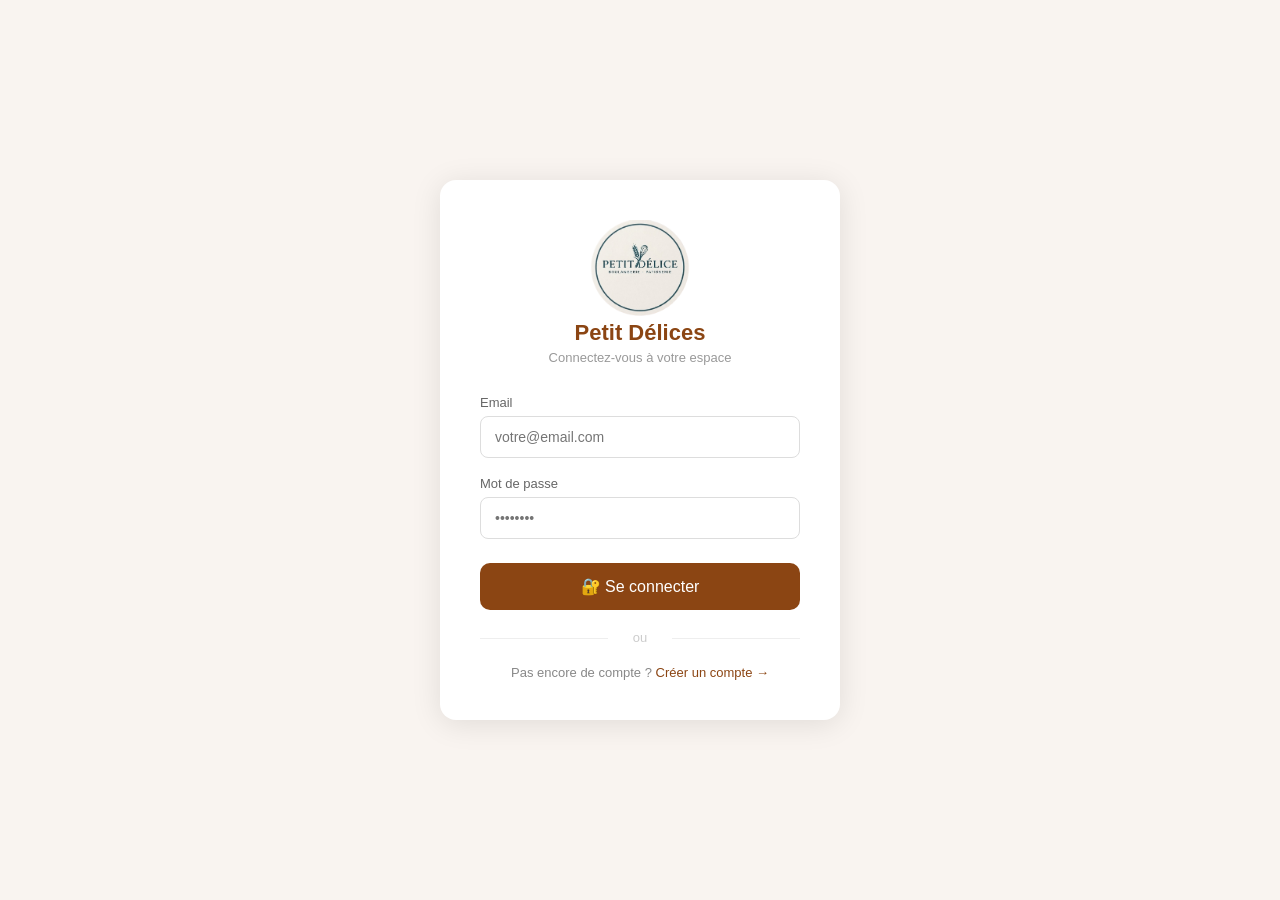
==== caissier.html @ 23322493 "Initial commit" ====
<!DOCTYPE html>
<html lang="fr">
<head>
  <meta charset="UTF-8">
  <meta name="viewport" content="width=device-width, initial-scale=1.0">
  <title>🧾 Espace Caissier — Petit Délices</title>
  <style>
    * { margin: 0; padding: 0; box-sizing: border-box; }
    body { font-family: 'Segoe UI', sans-serif; background: #f9f4f0; }
    header {
      background: #8B4513;
      color: white;
      padding: 16px 30px;
      display: flex;
      justify-content: space-between;
      align-items: center;
      box-shadow: 0 2px 10px rgba(0,0,0,0.1);
    }
    .logo { font-size: 20px; font-weight: bold; }
    .user-info { display: flex; align-items: center; gap: 15px; }
    .user-info span { font-size: 14px; }
    .btn-deco {
      background: rgba(255,255,255,0.2);
      border: none;
      color: white;
      padding: 6px 14px;
      border-radius: 6px;
      cursor: pointer;
      font-size: 13px;
    }
    main { max-width: 1400px; margin: 0 auto; padding: 30px 20px; }
    .stats-bar {
      display: grid;
      grid-template-columns: repeat(4, 1fr);
      gap: 16px;
      margin-bottom: 24px;
    }
    .stat-card {
      background: white;
      border-radius: 12px;
      padding: 20px;
      box-shadow: 0 2px 10px rgba(0,0,0,0.07);
      text-align: center;
    }
    .stat-card .nombre { font-size: 32px; font-weight: bold; color: #8B4513; }
    .stat-card .label { font-size: 13px; color: #888; margin-top: 4px; }
    .search-bar {
      background: white;
      border-radius: 12px;
      padding: 16px;
      margin-bottom: 20px;
      box-shadow: 0 2px 10px rgba(0,0,0,0.07);
      display: flex;
      gap: 12px;
      align-items: center;
    }
    .search-bar input {
      flex: 1;
      padding: 10px 14px;
      border: 1.5px solid #ddd;
      border-radius: 8px;
      font-size: 14px;
    }
    .filtres { display: flex; gap: 8px; flex-wrap: wrap; }
    .btn-filtre {
      background: white;
      border: 1.5px solid #ddd;
      padding: 8px 16px;
      border-radius: 20px;
      cursor: pointer;
      font-size: 13px;
    }
    .btn-filtre.actif-filtre {
      background: #8B4513;
      color: white;
      border-color: #8B4513;
    }
    .grille-commandes {
      display: grid;
      grid-template-columns: repeat(auto-fill, minmax(320px, 1fr));
      gap: 16px;
    }
    .carte-commande {
      background: white;
      border-radius: 12px;
      padding: 20px;
      box-shadow: 0 2px 10px rgba(0,0,0,0.07);
      border-left: 5px solid #ddd;
    }
    .carte-commande.urgence { border-left-color: #dc3545; }
    .carte-commande.prete { border-left-color: #28a745; }
    .commande-header {
      display: flex;
      justify-content: space-between;
      align-items: flex-start;
      margin-bottom: 12px;
    }
    .commande-header h3 { font-size: 16px; color: #333; margin-bottom: 4px; }
    .commande-tel { font-size: 13px; color: #666; }
    .commande-id { font-size: 12px; color: #888; }
    .badge {
      display: inline-block;
      padding: 4px 12px;
      border-radius: 20px;
      font-size: 11px;
      font-weight: 600;
    }
    .badge.orange { background: #fff3cd; color: #856404; }
    .badge.bleu { background: #cce5ff; color: #004085; }
    .badge.vert { background: #d4edda; color: #155724; }
    .badge.gris { background: #e2e3e5; color: #383d41; }
    .commande-produits {
      list-style: none;
      margin: 12px 0;
      padding: 12px;
      background: #fdf6f0;
      border-radius: 8px;
      font-size: 13px;
    }
    .commande-produits li {
      padding: 4px 0;
      display: flex;
      justify-content: space-between;
    }
    .commande-footer {
      display: flex;
      justify-content: space-between;
      align-items: center;
      margin-top: 12px;
      padding-top: 12px;
      border-top: 1px solid #f0e0d0;
    }
    .commande-total { font-size: 18px; font-weight: bold; color: #8B4513; }
    .commande-date { font-size: 12px; color: #888; }
    .commande-notes {
      display: block;
      font-size: 12px;
      color: #856404;
      background: #fff3cd;
      padding: 6px 10px;
      border-radius: 6px;
      margin-top: 8px;
    }
    .commande-actions {
      display: flex;
      gap: 8px;
      margin-top: 12px;
    }
    .btn-action {
      flex: 1;
      padding: 10px;
      border: none;
      border-radius: 8px;
      cursor: pointer;
      font-size: 13px;
      font-weight: 500;
    }
    .btn-remettre { background: #28a745; color: white; }
    .empty-state {
      text-align: center;
      padding: 60px 20px;
      color: #aaa;
    }
  </style>
</head>
<body>

  <header>
    <div class="logo">🥐 Petit Délices</div>
<img src="./images/logo.png" alt="Logo" class="logo-img" style="margin: 0; max-width: 100px;">
    <div class="user-info">
      <span id="caissier-nom">Chargement...</span>
      <button class="btn-deco" onclick="seDeconnecter()">🚪 Déconnexion</button>
    </div>
  </header>

  <main>
    <h1>🧾 Espace Caissier</h1>
    <div class="stats-bar">
      <div class="stat-card">
        <div class="nombre" id="stat-en-attente">0</div>
        <div class="label">⏳ En attente</div>
      </div>
      <div class="stat-card">
        <div class="nombre" id="stat-preparation">0</div>
        <div class="label">👨‍🍳 En préparation</div>
      </div>
      <div class="stat-card">
        <div class="nombre" id="stat-prete">0</div>
        <div class="label">✅ Prêtes à retirer</div>
      </div>
      <div class="stat-card">
        <div class="nombre" id="stat-ca">0</div>
        <div class="label">💰 CA du jour (DH)</div>
      </div>
    </div>

    <div class="search-bar">
      <input type="text" id="search-input" placeholder="🔍 Rechercher..." onkeyup="filtrerCommandes()">
      <div class="filtres">
        <button class="btn-filtre actif-filtre" onclick="filtrerStatut('tous', this)">Toutes</button>
        <button class="btn-filtre" onclick="filtrerStatut('En attente', this)">⏳ En attente</button>
        <button class="btn-filtre" onclick="filtrerStatut('En préparation', this)">👨‍🍳 Préparation</button>
        <button class="btn-filtre" onclick="filtrerStatut('Prêt', this)">✅ Prêtes</button>
      </div>
    </div>

    <div id="liste-commandes" class="grille-commandes"></div>
  </main>
  <script src="https://cdn.socket.io/4.7.5/socket.io.min.js"></script>
<script src="config.js"></script>

  <script>
    // Utiliser les variables globales de config.js
const API = window.API;
const socket = window.socket;
    let userCaissier = JSON.parse(sessionStorage.getItem("user"))
    
    if (!userCaissier || !["caissier", "admin"].includes(userCaissier.role)) {
      window.location.href = "login.html"
    }

    let toutesLesCommandes = []
    let statutFiltre = "tous"


    socket.on("rafraichir_commandes", () => {
      chargerCommandes()
    })

    document.getElementById("caissier-nom").textContent = `👋 ${userCaissier.nom}`
    chargerCommandes()

    async function chargerCommandes() {
      try {
        const res = await fetch(API + "/commandes")
        let data = await res.json()
        
        if (!Array.isArray(data)) return
        
        toutesLesCommandes = data
        afficherCommandes()
        mettreAJourStats()
      } catch (err) {
        console.error("Erreur:", err)
      }
    }

    function afficherCommandes() {
      const liste = document.getElementById("liste-commandes")
      const terme = document.getElementById("search-input").value.toLowerCase()

      let commandesFiltrees = toutesLesCommandes.filter(cmd => {
        const matchStatut = statutFiltre === "tous" || cmd.statut === statutFiltre
        const clientNom = (cmd.client || "").toLowerCase()
        const tel = cmd.telephone || ""
        const matchRecherche = !terme || clientNom.includes(terme) || tel.includes(terme) || String(cmd.id).includes(terme)
        return matchStatut && matchRecherche
      })

      if (commandesFiltrees.length === 0) {
        liste.innerHTML = `<div class="empty-state" style="grid-column: 1/-1"><h3>Aucune commande</h3></div>`
        return
      }

      liste.innerHTML = commandesFiltrees.map(cmd => {
        const total = cmd.produits ? cmd.produits.reduce((s, p) => s + Number(p.prix) * Number(p.quantite), 0) : 0

        const couleurs = {
          "En attente": "orange",
          "En préparation": "bleu",
          "Prêt": "vert",
          "Livrée": "gris",
          "Livré": "gris",
          "Annulée": "rouge"
        }
        
        let statutAffiche = cmd.statut
        if (statutAffiche.toLowerCase().startsWith("livr")) statutAffiche = "Livrée"
        
        const couleur = couleurs[statutAffiche] || "orange"
        const produitsList = cmd.produits ? cmd.produits.map(p => `<li><span>${p.nom} × ${p.quantite}</span><strong>${Number(p.prix) * Number(p.quantite)} DH</strong></li>`).join("") : "<li>Aucun produit</li>"

        let classeCarte = ""
        if (cmd.statut === "En attente") classeCarte = "urgence"
        else if (cmd.statut === "Prêt") classeCarte = "prete"

        let labelOrigine = cmd.origine === "admin"
          ? `<span class="badge bleu" style="font-size:11px; margin-bottom:8px; display:inline-block;">👨‍🍳 Créée pour le Chef</span>`
          : `<span class="badge orange" style="font-size:11px; margin-bottom:8px; display:inline-block;">🧾 Créée pour le Caissier</span>`

        // ✅ DEBUG : Affichage FORCÉ des champs pour vérification
        let infoTraçabilité = `
          <div style="font-size:12px; color:#17a2b8; margin-top:8px; border:1px dashed #17a2b8; padding:5px; border-radius:4px;">
            👨‍🍳 Chef : <strong>${cmd.pris_par_chef || '⚠️ Non enregistré (vide)'}</strong>
          </div>
          <div style="font-size:12px; color:#28a745; margin-top:4px; border:1px dashed #28a745; padding:5px; border-radius:4px;">
            ✅ Livreur/Caissier : <strong>${cmd.livre_par || '⚠️ Non enregistré (vide)'}</strong>
          </div>
        `;

        let boutons = ""
        const estLivree = (cmd.statut || "").toLowerCase().startsWith("livr")

        if (cmd.origine === "client") {
          if (cmd.statut === "En attente") {
            boutons = `<button class="btn-action" style="background:#28a745; color:white;" onclick="changerStatutCaissier(${cmd.id}, 'En préparation')">✅ Valider et envoyer en cuisine</button>`
          } else if (cmd.statut === "En préparation") {
            boutons = `<button class="btn-action" style="background:#17a2b8; color:white;" onclick="changerStatutCaissier(${cmd.id}, 'Prêt')">➡️ Marquer comme Prêt</button>`
          } else if (cmd.statut === "Prêt") {
            if (cmd.livraison === "domicile") {
              boutons = `<span style="color:#17a2b8; font-size:13px; text-align:center; flex:1;">🚚 En attente du livreur</span>`
            } else {
              boutons = `<button class="btn-action btn-remettre" onclick="marquerRemise(${cmd.id})">🔑 Remise au client (Code)</button>`
            }
          } else if (estLivree) {
            boutons = `<span style="color:#28a745; font-size:13px; text-align:center; flex:1;">✅ Commande finalisée</span>`
          } else if (cmd.statut === "Annulée") {
            boutons = `<span style="color:#dc3545; font-size:13px; text-align:center; flex:1;">❌ Annulée</span>`
          }
        } else if (cmd.origine === "admin") {
          if (cmd.statut === "En préparation") {
            boutons = `<span style="color:#17a2b8; font-size:13px; text-align:center; flex:1;">👨‍🍳 En préparation par le chef...</span>`
          } else if (cmd.statut === "Prêt") {
            if (cmd.livraison === "domicile") {
              boutons = `<span style="color:#17a2b8; font-size:13px; text-align:center; flex:1;">🚚 En attente du livreur</span>`
            } else {
              boutons = `<button class="btn-action btn-remettre" onclick="marquerRemise(${cmd.id})">🔑 Remise au client (Code)</button>`
            }
          } else if (estLivree) {
            boutons = `<span style="color:#28a745; font-size:13px; text-align:center; flex:1;">✅ Commande finalisée</span>`
          } else if (cmd.statut === "Annulée") {
            boutons = `<span style="color:#dc3545; font-size:13px; text-align:center; flex:1;">❌ Annulée</span>`
          }
        }

        let dateAffichee = cmd.date ? new Date(cmd.date).toLocaleDateString('fr-FR') : new Date(cmd.created_at).toLocaleDateString('fr-FR')

        return `
          <div class="carte-commande ${classeCarte}">
            <div class="commande-header">
              <div>
                <div class="commande-id">#${cmd.id}</div>
                ${labelOrigine}
                <h3>👤 ${cmd.client}</h3>
                <div class="commande-tel">📞 ${cmd.telephone || "Non renseigné"}</div>
              </div>
              <span class="badge ${couleur}">${statutAffiche}</span>
            </div>
            <ul class="commande-produits">${produitsList}</ul>
            ${cmd.notes ? `<span class="commande-notes">📝 ${cmd.notes}</span>` : ""}
            
            ${infoTraçabilité}
            
            <div class="commande-footer">
              <span class="commande-date">📅 ${dateAffichee}</span>
              <span class="commande-total">${total} DH</span>
            </div>
            <div class="commande-actions">${boutons}</div>
          </div>
        `
      }).join("")
    }

    function mettreAJourStats() {
      const enAttente = toutesLesCommandes.filter(c => c.statut === "En attente").length
      const enPrep = toutesLesCommandes.filter(c => c.statut === "En préparation").length
      const pretes = toutesLesCommandes.filter(c => c.statut === "Prêt").length
      
      const aujourdhui = new Date().toISOString().split('T')[0]
      const caJour = toutesLesCommandes
        .filter(c => new Date(c.created_at).toISOString().split('T')[0] === aujourdhui && c.statut !== "Annulée")
        .reduce((sum, c) => {
          const total = c.produits ? c.produits.reduce((s, p) => s + Number(p.prix) * Number(p.quantite), 0) : 0
          return sum + total
        }, 0)

      document.getElementById("stat-en-attente").textContent = enAttente
      document.getElementById("stat-preparation").textContent = enPrep
      document.getElementById("stat-prete").textContent = pretes
      document.getElementById("stat-ca").textContent = caJour.toFixed(0)
    }

    function filtrerStatut(statut, btn) {
      statutFiltre = statut
      document.querySelectorAll(".btn-filtre").forEach(b => b.classList.remove("actif-filtre"))
      btn.classList.add("actif-filtre")
      afficherCommandes()
    }

    function filtrerCommandes() {
      afficherCommandes()
    }

    async function changerStatutCaissier(id, nouveauStatut) {
      if (!confirm(`Passer au statut "${nouveauStatut}" ?`)) return
      
      let nomCaissier = userCaissier ? userCaissier.nom : "Inconnu"
      
      try {
        let response = await fetch(API + "/commandes/" + id + "/statut", {
          method: "PUT",
          headers: { "Content-Type": "application/json" },
          body: JSON.stringify({ statut: nouveauStatut, utilisateur_nom: nomCaissier })
        })
        
        let result = await response.json()
        if (!response.ok) {
          alert("❌ " + result.erreur)
        } else {
          alert("✅ Statut mis à jour !")
          socket.emit("changement_statut")
          chargerCommandes()
        }
      } catch (err) {
        alert("Erreur : " + err.message)
      }
    }

    async function marquerRemise(id) {
      let codeSaisi = prompt("🔒 Entrez le code de confirmation à 6 chiffres :");
      
      if (codeSaisi === null) return;
      if (codeSaisi.length !== 6 || isNaN(codeSaisi)) {
        alert("❌ Le code doit contenir exactement 6 chiffres.");
        return;
      }
      
      let nomCaissier = userCaissier ? userCaissier.nom : "Inconnu"
      
      try {
        let response = await fetch(API + "/commandes/" + id + "/statut", {
          method: "PUT",
          headers: { "Content-Type": "application/json" },
          body: JSON.stringify({ 
            statut: "Livrée",
            code_confirmation: codeSaisi,
            utilisateur_nom: nomCaissier
          })
        })
        
        let result = await response.json();
        
        if (!response.ok) {
          alert(result.erreur);
          return;
        }
        
        alert("✅ " + result.message);
        socket.emit("changement_statut")
        chargerCommandes()
      } catch (err) {
        alert("Erreur : " + err.message)
      }
    }

    function seDeconnecter() {
      sessionStorage.removeItem("user")
      window.location.href = "login.html"
    }
  </script>

</body>
</html>
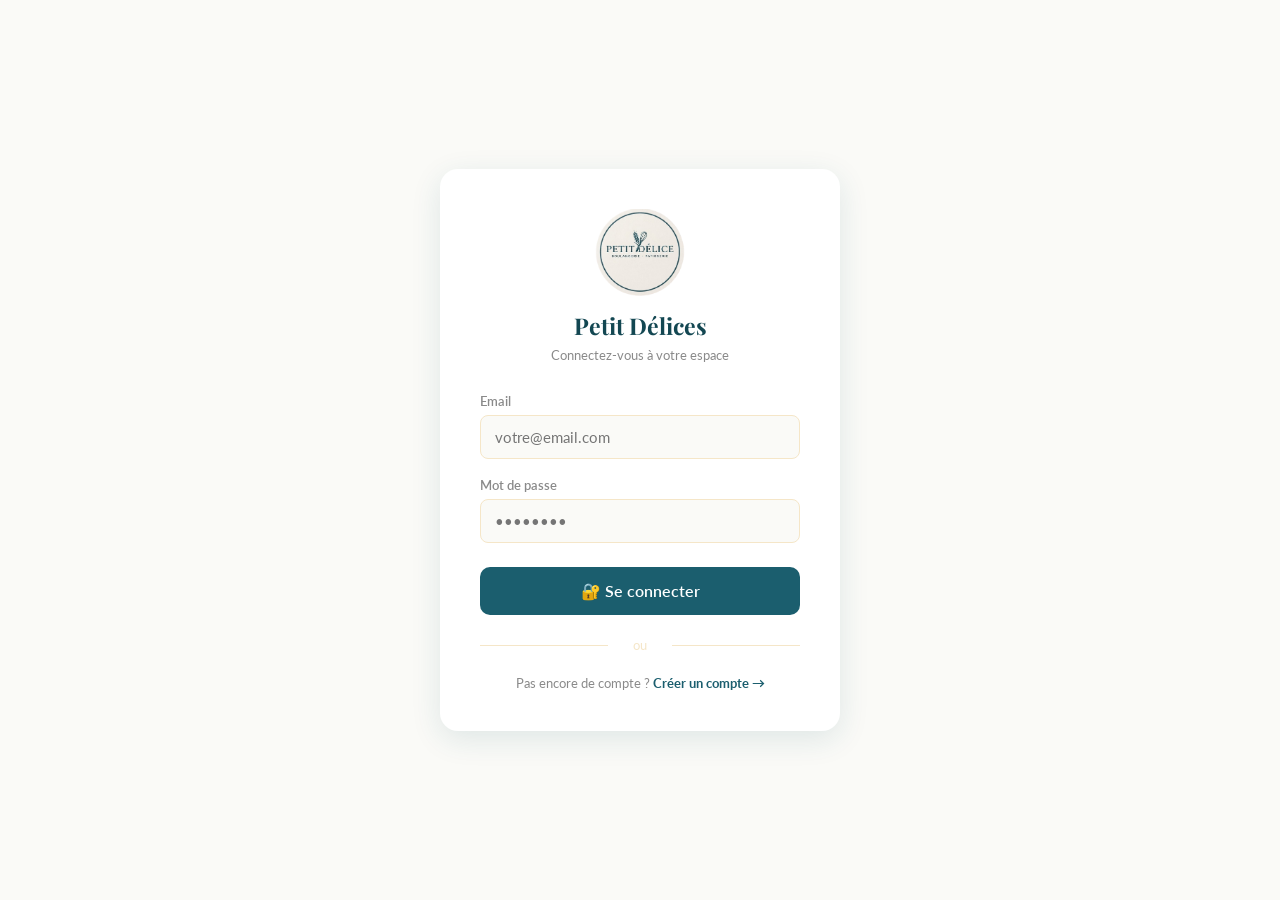
==== commit 15fa3b14: "update design" ====
--- a/caissier.html
+++ b/caissier.html
@@ -4,31 +4,77 @@
   <meta charset="UTF-8">
   <meta name="viewport" content="width=device-width, initial-scale=1.0">
   <title>🧾 Espace Caissier — Petit Délices</title>
+  <link href="https://fonts.googleapis.com/css2?family=Playfair+Display:wght@600;700&family=Lato:wght@400;600;700&display=swap" rel="stylesheet">
   <style>
+    :root {
+      --teal: #1B5E6E;
+      --teal-dark: #134752;
+      --gold: #D4A055;
+      --gold-dark: #B8843E;
+      --cream: #F5E6C8;
+      --bg: #FAFAF7;
+      --text: #2C2C2C;
+      --muted: #8A8A8A;
+      --vert: #4CAF7D;
+      --rouge: #D9534F;
+    }
+
     * { margin: 0; padding: 0; box-sizing: border-box; }
-    body { font-family: 'Segoe UI', sans-serif; background: #f9f4f0; }
+    body { font-family: 'Lato', sans-serif; background: var(--bg); color: var(--text); }
+    h1, h2, h3 { font-family: 'Playfair Display', serif; }
+
+    /* ✅ HEADER */
     header {
-      background: #8B4513;
+      position: sticky;
+      top: 0;
+      z-index: 50;
+      background: linear-gradient(135deg, var(--teal) 0%, var(--teal-dark) 100%);
       color: white;
-      padding: 16px 30px;
       display: flex;
+      align-items: center;
       justify-content: space-between;
-      align-items: center;
-      box-shadow: 0 2px 10px rgba(0,0,0,0.1);
-    }
-    .logo { font-size: 20px; font-weight: bold; }
-    .user-info { display: flex; align-items: center; gap: 15px; }
-    .user-info span { font-size: 14px; }
+      flex-wrap: wrap;
+      gap: 12px;
+      padding: 14px 24px;
+      box-shadow: 0 2px 12px rgba(0,0,0,0.15);
+    }
+
+    .entete-logo { display: flex; align-items: center; gap: 12px; min-width: 0; }
+    .entete-logo img {
+      width: 42px; height: 42px;
+      border-radius: 8px;
+      background: rgba(255,255,255,0.9);
+      padding: 4px;
+      flex-shrink: 0;
+      object-fit: contain;
+    }
+    .entete-texte { display: flex; flex-direction: column; line-height: 1.25; min-width: 0; }
+    .entete-texte .nom-marque { font-family: 'Playfair Display', serif; font-weight: 700; font-size: 18px; white-space: nowrap; }
+    .entete-texte .role-espace { font-size: 11px; color: var(--cream); text-transform: uppercase; letter-spacing: 0.5px; }
+
+    .user-info { display: flex; align-items: center; gap: 14px; flex-wrap: wrap; }
+    .user-info span { font-size: 13px; opacity: 0.92; white-space: nowrap; }
+
     .btn-deco {
-      background: rgba(255,255,255,0.2);
-      border: none;
+      background: rgba(255,255,255,0.15);
+      border: 1px solid rgba(255,255,255,0.3);
       color: white;
-      padding: 6px 14px;
-      border-radius: 6px;
+      padding: 8px 14px;
+      border-radius: 8px;
       cursor: pointer;
       font-size: 13px;
-    }
-    main { max-width: 1400px; margin: 0 auto; padding: 30px 20px; }
+      font-family: 'Lato', sans-serif;
+      font-weight: 600;
+      white-space: nowrap;
+      transition: background 0.2s;
+    }
+    .btn-deco:hover { background: rgba(217,83,79,0.85); }
+
+    /* ✅ CONTENU */
+    main { max-width: 1400px; margin: 0 auto; padding: 28px 20px 60px; }
+    main h1 { color: var(--teal-dark); margin-bottom: 20px; font-size: 26px; }
+
+    /* ✅ STATS */
     .stats-bar {
       display: grid;
       grid-template-columns: repeat(4, 1fr);
@@ -39,42 +85,64 @@
       background: white;
       border-radius: 12px;
       padding: 20px;
-      box-shadow: 0 2px 10px rgba(0,0,0,0.07);
+      box-shadow: 0 2px 10px rgba(27,94,110,0.07);
       text-align: center;
-    }
-    .stat-card .nombre { font-size: 32px; font-weight: bold; color: #8B4513; }
-    .stat-card .label { font-size: 13px; color: #888; margin-top: 4px; }
+      border-top: 4px solid var(--teal);
+    }
+    .stat-card:nth-child(1) { border-top-color: var(--gold); }
+    .stat-card:nth-child(2) { border-top-color: var(--teal); }
+    .stat-card:nth-child(3) { border-top-color: var(--vert); }
+    .stat-card:nth-child(4) { border-top-color: var(--teal-dark); }
+    .stat-card .nombre { font-size: 30px; font-weight: 700; color: var(--teal-dark); }
+    .stat-card .label { font-size: 13px; color: var(--muted); margin-top: 4px; }
+
+    /* ✅ RECHERCHE & FILTRES */
     .search-bar {
       background: white;
       border-radius: 12px;
       padding: 16px;
       margin-bottom: 20px;
-      box-shadow: 0 2px 10px rgba(0,0,0,0.07);
+      box-shadow: 0 2px 10px rgba(27,94,110,0.07);
       display: flex;
       gap: 12px;
       align-items: center;
+      flex-wrap: wrap;
     }
     .search-bar input {
       flex: 1;
+      min-width: 200px;
       padding: 10px 14px;
-      border: 1.5px solid #ddd;
+      border: 1.5px solid var(--cream);
       border-radius: 8px;
       font-size: 14px;
-    }
+      font-family: 'Lato', sans-serif;
+      background: var(--bg);
+      color: var(--text);
+    }
+    .search-bar input:focus { outline: none; border-color: var(--gold); }
+
     .filtres { display: flex; gap: 8px; flex-wrap: wrap; }
     .btn-filtre {
       background: white;
-      border: 1.5px solid #ddd;
+      border: 1.5px solid var(--cream);
+      color: var(--teal-dark);
       padding: 8px 16px;
-      border-radius: 20px;
+      border-radius: 999px;
       cursor: pointer;
       font-size: 13px;
-    }
+      font-weight: 600;
+      font-family: 'Lato', sans-serif;
+      white-space: nowrap;
+      transition: all 0.2s;
+    }
+    .btn-filtre:hover { background: var(--cream); }
     .btn-filtre.actif-filtre {
-      background: #8B4513;
+      background: var(--gold);
       color: white;
-      border-color: #8B4513;
-    }
+      border-color: var(--gold);
+    }
+
+    /* ✅ CARTES COMMANDE */
     .grille-commandes {
       display: grid;
       grid-template-columns: repeat(auto-fill, minmax(320px, 1fr));
@@ -84,68 +152,67 @@
       background: white;
       border-radius: 12px;
       padding: 20px;
-      box-shadow: 0 2px 10px rgba(0,0,0,0.07);
-      border-left: 5px solid #ddd;
-    }
-    .carte-commande.urgence { border-left-color: #dc3545; }
-    .carte-commande.prete { border-left-color: #28a745; }
-    .commande-header {
+      box-shadow: 0 2px 10px rgba(27,94,110,0.07);
+      border-left: 5px solid var(--teal);
       display: flex;
-      justify-content: space-between;
-      align-items: flex-start;
-      margin-bottom: 12px;
-    }
-    .commande-header h3 { font-size: 16px; color: #333; margin-bottom: 4px; }
-    .commande-tel { font-size: 13px; color: #666; }
-    .commande-id { font-size: 12px; color: #888; }
+      flex-direction: column;
+    }
+    .carte-commande.urgence { border-left-color: var(--gold); }
+    .carte-commande.prete { border-left-color: var(--vert); }
+
+    .commande-header { display: flex; justify-content: space-between; align-items: flex-start; margin-bottom: 12px; gap: 10px; }
+    .commande-header h3 { font-size: 16px; color: var(--text); margin: 4px 0 4px 0; font-family: 'Lato', sans-serif; font-weight: 700; }
+    .commande-tel { font-size: 13px; color: var(--muted); }
+    .commande-id { font-size: 12px; color: var(--muted); }
+
     .badge {
       display: inline-block;
       padding: 4px 12px;
-      border-radius: 20px;
+      border-radius: 999px;
       font-size: 11px;
-      font-weight: 600;
-    }
-    .badge.orange { background: #fff3cd; color: #856404; }
-    .badge.bleu { background: #cce5ff; color: #004085; }
-    .badge.vert { background: #d4edda; color: #155724; }
-    .badge.gris { background: #e2e3e5; color: #383d41; }
+      font-weight: 700;
+      white-space: nowrap;
+    }
+    .badge.orange { background: rgba(212,160,85,0.2); color: var(--gold-dark); }
+    .badge.bleu   { background: rgba(27,94,110,0.12); color: var(--teal); }
+    .badge.vert   { background: rgba(76,175,125,0.15); color: #1f7a4d; }
+    .badge.gris   { background: rgba(138,138,138,0.15); color: var(--muted); }
+    .badge.rouge  { background: rgba(217,83,79,0.15); color: var(--rouge); }
+
     .commande-produits {
       list-style: none;
       margin: 12px 0;
       padding: 12px;
-      background: #fdf6f0;
+      background: var(--bg);
       border-radius: 8px;
       font-size: 13px;
     }
-    .commande-produits li {
-      padding: 4px 0;
-      display: flex;
-      justify-content: space-between;
-    }
+    .commande-produits li { padding: 4px 0; display: flex; justify-content: space-between; gap: 8px; }
+
+    .commande-notes {
+      display: block;
+      font-size: 12px;
+      color: var(--gold-dark);
+      background: rgba(212,160,85,0.15);
+      padding: 6px 10px;
+      border-radius: 6px;
+      margin-top: 8px;
+    }
+
+    .info-tracabilite { font-size: 12px; margin-top: 6px; font-style: italic; }
+
     .commande-footer {
       display: flex;
       justify-content: space-between;
       align-items: center;
       margin-top: 12px;
       padding-top: 12px;
-      border-top: 1px solid #f0e0d0;
-    }
-    .commande-total { font-size: 18px; font-weight: bold; color: #8B4513; }
-    .commande-date { font-size: 12px; color: #888; }
-    .commande-notes {
-      display: block;
-      font-size: 12px;
-      color: #856404;
-      background: #fff3cd;
-      padding: 6px 10px;
-      border-radius: 6px;
-      margin-top: 8px;
-    }
-    .commande-actions {
-      display: flex;
-      gap: 8px;
-      margin-top: 12px;
-    }
+      border-top: 1px solid var(--cream);
+    }
+    .commande-total { font-size: 18px; font-weight: 700; color: var(--teal-dark); }
+    .commande-date { font-size: 12px; color: var(--muted); }
+
+    .commande-actions { display: flex; gap: 8px; margin-top: 12px; }
     .btn-action {
       flex: 1;
       padding: 10px;
@@ -153,21 +220,54 @@
       border-radius: 8px;
       cursor: pointer;
       font-size: 13px;
-      font-weight: 500;
-    }
-    .btn-remettre { background: #28a745; color: white; }
-    .empty-state {
-      text-align: center;
-      padding: 60px 20px;
-      color: #aaa;
+      font-weight: 600;
+      font-family: 'Lato', sans-serif;
+      color: white;
+    }
+    .btn-valider  { background: var(--vert); }
+    .btn-valider:hover { background: #3d9468; }
+    .btn-suivant  { background: var(--teal); }
+    .btn-suivant:hover { background: var(--teal-dark); }
+    .btn-remettre { background: var(--gold); }
+    .btn-remettre:hover { background: var(--gold-dark); }
+
+    .texte-info  { color: var(--teal); font-size: 13px; text-align: center; flex: 1; }
+    .texte-fin   { color: #1f7a4d; font-size: 13px; text-align: center; flex: 1; }
+    .texte-annule{ color: var(--rouge); font-size: 13px; text-align: center; flex: 1; }
+
+    .empty-state { text-align: center; padding: 60px 20px; color: var(--muted); }
+
+    /* ✅ RESPONSIVE */
+    @media (max-width: 900px) {
+      .stats-bar { grid-template-columns: repeat(2, 1fr); }
+    }
+
+    @media (max-width: 700px) {
+      header { padding: 12px 16px; }
+      .entete-texte .nom-marque { font-size: 16px; }
+      main { padding: 20px 14px 50px; }
+      .search-bar { flex-direction: column; align-items: stretch; }
+      .filtres { width: 100%; }
+    }
+
+    @media (max-width: 420px) {
+      .stats-bar { grid-template-columns: 1fr 1fr; gap: 10px; }
+      .stat-card { padding: 14px; }
+      .stat-card .nombre { font-size: 24px; }
+      .user-info span { display: none; }
     }
   </style>
 </head>
 <body>
 
   <header>
-    <div class="logo">🥐 Petit Délices</div>
-<img src="./images/logo.png" alt="Logo" class="logo-img" style="margin: 0; max-width: 100px;">
+    <div class="entete-logo">
+      <img src="./images/logo.png" alt="Logo Petit Délices">
+      <div class="entete-texte">
+        <span class="nom-marque">Petit Délices</span>
+        <span class="role-espace">Espace Caissier</span>
+      </div>
+    </div>
     <div class="user-info">
       <span id="caissier-nom">Chargement...</span>
       <button class="btn-deco" onclick="seDeconnecter()">🚪 Déconnexion</button>
@@ -207,22 +307,22 @@
 
     <div id="liste-commandes" class="grille-commandes"></div>
   </main>
+
   <script src="https://cdn.socket.io/4.7.5/socket.io.min.js"></script>
-<script src="config.js"></script>
+  <script src="config.js"></script>
 
   <script>
     // Utiliser les variables globales de config.js
-const API = window.API;
-const socket = window.socket;
+    const API = window.API;
+    const socket = window.socket;
     let userCaissier = JSON.parse(sessionStorage.getItem("user"))
-    
+
     if (!userCaissier || !["caissier", "admin"].includes(userCaissier.role)) {
       window.location.href = "login.html"
     }
 
     let toutesLesCommandes = []
     let statutFiltre = "tous"
-
 
     socket.on("rafraichir_commandes", () => {
       chargerCommandes()
@@ -235,9 +335,9 @@
       try {
         const res = await fetch(API + "/commandes")
         let data = await res.json()
-        
+
         if (!Array.isArray(data)) return
-        
+
         toutesLesCommandes = data
         afficherCommandes()
         mettreAJourStats()
@@ -274,10 +374,10 @@
           "Livré": "gris",
           "Annulée": "rouge"
         }
-        
+
         let statutAffiche = cmd.statut
         if (statutAffiche.toLowerCase().startsWith("livr")) statutAffiche = "Livrée"
-        
+
         const couleur = couleurs[statutAffiche] || "orange"
         const produitsList = cmd.produits ? cmd.produits.map(p => `<li><span>${p.nom} × ${p.quantite}</span><strong>${Number(p.prix) * Number(p.quantite)} DH</strong></li>`).join("") : "<li>Aucun produit</li>"
 
@@ -286,51 +386,50 @@
         else if (cmd.statut === "Prêt") classeCarte = "prete"
 
         let labelOrigine = cmd.origine === "admin"
-          ? `<span class="badge bleu" style="font-size:11px; margin-bottom:8px; display:inline-block;">👨‍🍳 Créée pour le Chef</span>`
-          : `<span class="badge orange" style="font-size:11px; margin-bottom:8px; display:inline-block;">🧾 Créée pour le Caissier</span>`
-
-        // ✅ DEBUG : Affichage FORCÉ des champs pour vérification
-        let infoTraçabilité = `
-          <div style="font-size:12px; color:#17a2b8; margin-top:8px; border:1px dashed #17a2b8; padding:5px; border-radius:4px;">
-            👨‍🍳 Chef : <strong>${cmd.pris_par_chef || '⚠️ Non enregistré (vide)'}</strong>
-          </div>
-          <div style="font-size:12px; color:#28a745; margin-top:4px; border:1px dashed #28a745; padding:5px; border-radius:4px;">
-            ✅ Livreur/Caissier : <strong>${cmd.livre_par || '⚠️ Non enregistré (vide)'}</strong>
-          </div>
-        `;
+          ? `<span class="badge bleu" style="margin-bottom:8px; display:inline-block;">👨‍🍳 Créée pour le Chef</span>`
+          : `<span class="badge orange" style="margin-bottom:8px; display:inline-block;">🧾 Créée pour le Caissier</span>`
+
+        // Traçabilité : on n'affiche que ce qui existe réellement (pas de placeholder de debug)
+        let infoTraçabilité = ""
+        if (cmd.pris_par_chef) {
+          infoTraçabilité += `<div class="info-tracabilite" style="color:var(--teal)">👨‍🍳 Préparée par : <strong>${cmd.pris_par_chef}</strong></div>`
+        }
+        if (cmd.livre_par) {
+          infoTraçabilité += `<div class="info-tracabilite" style="color:#1f7a4d">✅ Remise/livrée par : <strong>${cmd.livre_par}</strong></div>`
+        }
 
         let boutons = ""
         const estLivree = (cmd.statut || "").toLowerCase().startsWith("livr")
 
         if (cmd.origine === "client") {
           if (cmd.statut === "En attente") {
-            boutons = `<button class="btn-action" style="background:#28a745; color:white;" onclick="changerStatutCaissier(${cmd.id}, 'En préparation')">✅ Valider et envoyer en cuisine</button>`
+            boutons = `<button class="btn-action btn-valider" onclick="changerStatutCaissier(${cmd.id}, 'En préparation')">✅ Valider et envoyer en cuisine</button>`
           } else if (cmd.statut === "En préparation") {
-            boutons = `<button class="btn-action" style="background:#17a2b8; color:white;" onclick="changerStatutCaissier(${cmd.id}, 'Prêt')">➡️ Marquer comme Prêt</button>`
+            boutons = `<button class="btn-action btn-suivant" onclick="changerStatutCaissier(${cmd.id}, 'Prêt')">➡️ Marquer comme Prêt</button>`
           } else if (cmd.statut === "Prêt") {
             if (cmd.livraison === "domicile") {
-              boutons = `<span style="color:#17a2b8; font-size:13px; text-align:center; flex:1;">🚚 En attente du livreur</span>`
+              boutons = `<span class="texte-info">🚚 En attente du livreur</span>`
             } else {
               boutons = `<button class="btn-action btn-remettre" onclick="marquerRemise(${cmd.id})">🔑 Remise au client (Code)</button>`
             }
           } else if (estLivree) {
-            boutons = `<span style="color:#28a745; font-size:13px; text-align:center; flex:1;">✅ Commande finalisée</span>`
+            boutons = `<span class="texte-fin">✅ Commande finalisée</span>`
           } else if (cmd.statut === "Annulée") {
-            boutons = `<span style="color:#dc3545; font-size:13px; text-align:center; flex:1;">❌ Annulée</span>`
+            boutons = `<span class="texte-annule">❌ Annulée</span>`
           }
         } else if (cmd.origine === "admin") {
           if (cmd.statut === "En préparation") {
-            boutons = `<span style="color:#17a2b8; font-size:13px; text-align:center; flex:1;">👨‍🍳 En préparation par le chef...</span>`
+            boutons = `<span class="texte-info">👨‍🍳 En préparation par le chef...</span>`
           } else if (cmd.statut === "Prêt") {
             if (cmd.livraison === "domicile") {
-              boutons = `<span style="color:#17a2b8; font-size:13px; text-align:center; flex:1;">🚚 En attente du livreur</span>`
+              boutons = `<span class="texte-info">🚚 En attente du livreur</span>`
             } else {
               boutons = `<button class="btn-action btn-remettre" onclick="marquerRemise(${cmd.id})">🔑 Remise au client (Code)</button>`
             }
           } else if (estLivree) {
-            boutons = `<span style="color:#28a745; font-size:13px; text-align:center; flex:1;">✅ Commande finalisée</span>`
+            boutons = `<span class="texte-fin">✅ Commande finalisée</span>`
           } else if (cmd.statut === "Annulée") {
-            boutons = `<span style="color:#dc3545; font-size:13px; text-align:center; flex:1;">❌ Annulée</span>`
+            boutons = `<span class="texte-annule">❌ Annulée</span>`
           }
         }
 
@@ -349,9 +448,9 @@
             </div>
             <ul class="commande-produits">${produitsList}</ul>
             ${cmd.notes ? `<span class="commande-notes">📝 ${cmd.notes}</span>` : ""}
-            
+
             ${infoTraçabilité}
-            
+
             <div class="commande-footer">
               <span class="commande-date">📅 ${dateAffichee}</span>
               <span class="commande-total">${total} DH</span>
@@ -366,7 +465,7 @@
       const enAttente = toutesLesCommandes.filter(c => c.statut === "En attente").length
       const enPrep = toutesLesCommandes.filter(c => c.statut === "En préparation").length
       const pretes = toutesLesCommandes.filter(c => c.statut === "Prêt").length
-      
+
       const aujourdhui = new Date().toISOString().split('T')[0]
       const caJour = toutesLesCommandes
         .filter(c => new Date(c.created_at).toISOString().split('T')[0] === aujourdhui && c.statut !== "Annulée")
@@ -394,16 +493,16 @@
 
     async function changerStatutCaissier(id, nouveauStatut) {
       if (!confirm(`Passer au statut "${nouveauStatut}" ?`)) return
-      
+
       let nomCaissier = userCaissier ? userCaissier.nom : "Inconnu"
-      
+
       try {
         let response = await fetch(API + "/commandes/" + id + "/statut", {
           method: "PUT",
           headers: { "Content-Type": "application/json" },
           body: JSON.stringify({ statut: nouveauStatut, utilisateur_nom: nomCaissier })
         })
-        
+
         let result = await response.json()
         if (!response.ok) {
           alert("❌ " + result.erreur)
@@ -419,33 +518,33 @@
 
     async function marquerRemise(id) {
       let codeSaisi = prompt("🔒 Entrez le code de confirmation à 6 chiffres :");
-      
+
       if (codeSaisi === null) return;
       if (codeSaisi.length !== 6 || isNaN(codeSaisi)) {
         alert("❌ Le code doit contenir exactement 6 chiffres.");
         return;
       }
-      
+
       let nomCaissier = userCaissier ? userCaissier.nom : "Inconnu"
-      
+
       try {
         let response = await fetch(API + "/commandes/" + id + "/statut", {
           method: "PUT",
           headers: { "Content-Type": "application/json" },
-          body: JSON.stringify({ 
+          body: JSON.stringify({
             statut: "Livrée",
             code_confirmation: codeSaisi,
             utilisateur_nom: nomCaissier
           })
         })
-        
+
         let result = await response.json();
-        
+
         if (!response.ok) {
           alert(result.erreur);
           return;
         }
-        
+
         alert("✅ " + result.message);
         socket.emit("changement_statut")
         chargerCommandes()
